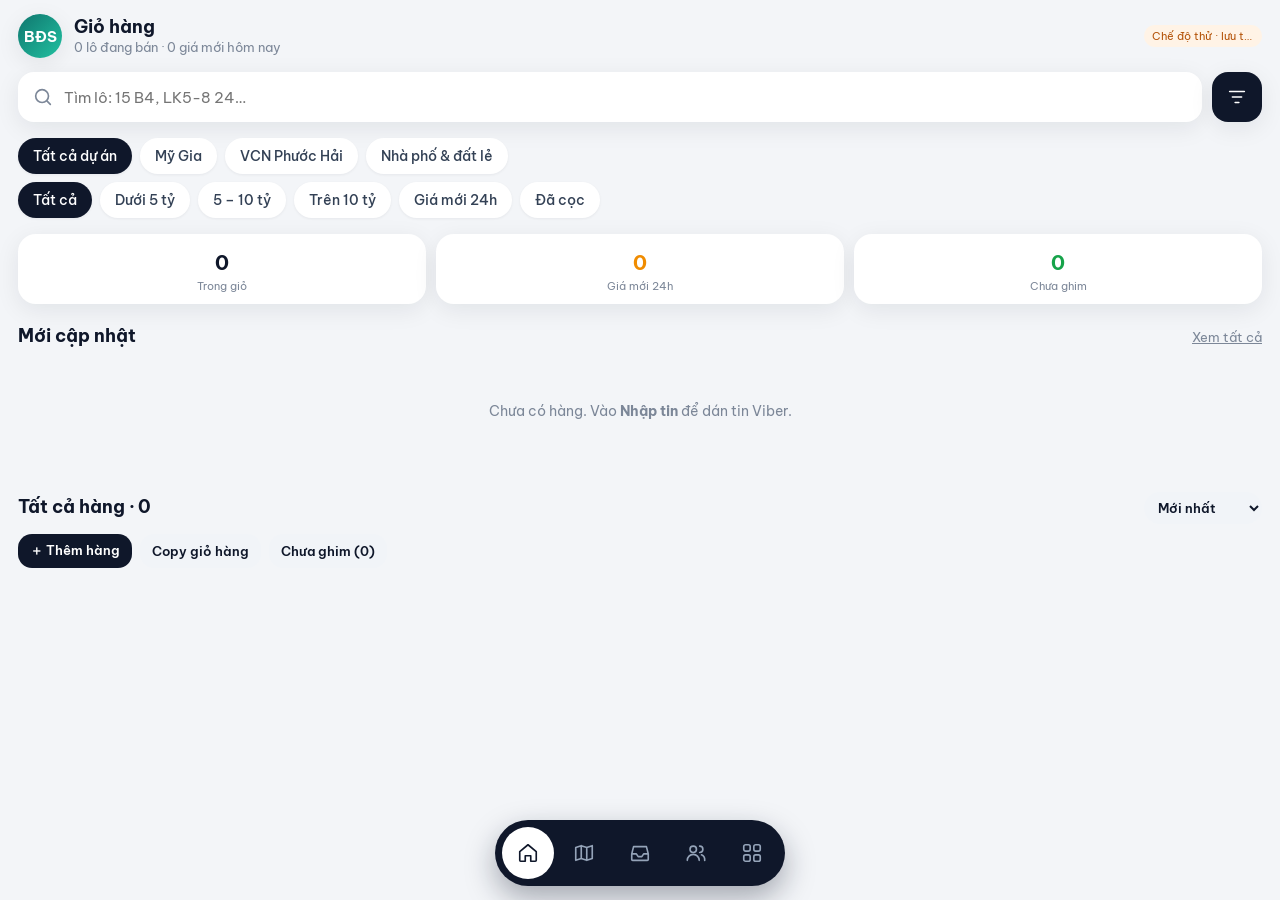
==== admin.html @ 98da9362 "Giao diện mới cho điện thoại; tách bản sale (index.html) và admin (admin.html) Co-Authored-By: Claud" ====
<!DOCTYPE html>
<html lang="vi">
<head>
<meta charset="utf-8">
<meta name="viewport" content="width=device-width, initial-scale=1, maximum-scale=1, viewport-fit=cover">
<meta name="theme-color" content="#f3f5f8">
<meta name="apple-mobile-web-app-capable" content="yes">
<title>Quản trị giỏ hàng</title>
<link rel="preconnect" href="https://fonts.googleapis.com">
<link href="https://fonts.googleapis.com/css2?family=Be+Vietnam+Pro:wght@400;500;600;700;800&display=swap" rel="stylesheet">
<link rel="stylesheet" href="leaflet.css">
<link rel="stylesheet" href="app.css?v=1794394172">
</head>
<body data-mode="admin">
<svg width="0" height="0" style="position:absolute">
 <symbol id="i-home" viewBox="0 0 24 24"><path d="M3 10.5 12 3l9 7.5V20a1 1 0 0 1-1 1h-5v-6h-6v6H4a1 1 0 0 1-1-1z"/></symbol>
 <symbol id="i-map" viewBox="0 0 24 24"><path d="M9 4 3 6v14l6-2 6 2 6-2V4l-6 2-6-2zM9 4v14M15 6v14"/></symbol>
 <symbol id="i-heart" viewBox="0 0 24 24"><path d="M12 20s-7-4.4-9.2-9A5 5 0 0 1 12 6a5 5 0 0 1 9.2 5C19 15.6 12 20 12 20z"/></symbol>
 <symbol id="i-users" viewBox="0 0 24 24"><circle cx="9" cy="8" r="3.5"/><path d="M2.5 20a6.5 6.5 0 0 1 13 0M16 4.5a3.5 3.5 0 0 1 0 7M18 14a6 6 0 0 1 3.5 6"/></symbol>
 <symbol id="i-inbox" viewBox="0 0 24 24"><path d="M4 13h4l2 3h4l2-3h4M5 5h14l2 8v6a1 1 0 0 1-1 1H4a1 1 0 0 1-1-1v-6z"/></symbol>
 <symbol id="i-grid" viewBox="0 0 24 24"><rect x="3" y="3" width="7" height="7" rx="2"/><rect x="14" y="3" width="7" height="7" rx="2"/><rect x="3" y="14" width="7" height="7" rx="2"/><rect x="14" y="14" width="7" height="7" rx="2"/></symbol>
 <symbol id="i-search" viewBox="0 0 24 24"><circle cx="11" cy="11" r="7"/><path d="m20 20-3.5-3.5"/></symbol>
 <symbol id="i-filter" viewBox="0 0 24 24"><path d="M4 6h16M7 12h10M10 18h4"/></symbol>
 <symbol id="i-back" viewBox="0 0 24 24"><path d="M15 5l-7 7 7 7"/></symbol>
 <symbol id="i-share" viewBox="0 0 24 24"><path d="M12 3v12M7 8l5-5 5 5M5 14v5a2 2 0 0 0 2 2h10a2 2 0 0 0 2-2v-5"/></symbol>
 <symbol id="i-pin" viewBox="0 0 24 24"><path d="M12 21s7-6.2 7-12a7 7 0 0 0-14 0c0 5.8 7 12 7 12z"/><circle cx="12" cy="9" r="2.5"/></symbol>
 <symbol id="i-area" viewBox="0 0 24 24"><rect x="4" y="4" width="16" height="16" rx="2"/><path d="M4 9h16M9 4v16"/></symbol>
 <symbol id="i-width" viewBox="0 0 24 24"><path d="M3 12h18M6 9l-3 3 3 3M18 9l3 3-3 3"/></symbol>
 <symbol id="i-compass" viewBox="0 0 24 24"><circle cx="12" cy="12" r="9"/><path d="m15.5 8.5-2 5-5 2 2-5z"/></symbol>
 <symbol id="i-pct" viewBox="0 0 24 24"><path d="M19 5 5 19"/><circle cx="7" cy="7" r="2.5"/><circle cx="17" cy="17" r="2.5"/></symbol>
 <symbol id="i-copy" viewBox="0 0 24 24"><rect x="8" y="8" width="12" height="12" rx="2"/><path d="M16 8V6a2 2 0 0 0-2-2H6a2 2 0 0 0-2 2v8a2 2 0 0 0 2 2h2"/></symbol>
 <symbol id="i-phone" viewBox="0 0 24 24"><path d="M5 4h4l2 5-2.5 1.5a11 11 0 0 0 5 5L15 13l5 2v4a2 2 0 0 1-2 2A16 16 0 0 1 3 6a2 2 0 0 1 2-2z"/></symbol>
 <symbol id="i-edit" viewBox="0 0 24 24"><path d="M4 20h4L19 9l-4-4L4 16zM14 6l4 4"/></symbol>
 <symbol id="i-plus" viewBox="0 0 24 24"><path d="M12 5v14M5 12h14"/></symbol>
 <symbol id="i-clock" viewBox="0 0 24 24"><circle cx="12" cy="12" r="9"/><path d="M12 7v5l3 2"/></symbol>
</svg>
<div id="app">
<main>
  <!-- HOME / GIỎ HÀNG -->
  <section class="view on" id="v-home">
    <div class="top">
      <div class="avatar" id="meAv">BĐS</div>
      <div class="who"><b id="hello">Giỏ hàng</b><small id="sub">Đang tải…</small></div>
      <span id="conn">…</span>
      <button class="icon-btn admin-only" id="bLogin" style="display:none" title="Đăng nhập">👤</button>
    </div>
    <div class="search">
      <div class="box"><svg class="i"><use href="#i-search"/></svg><input id="hq" placeholder="Tìm lô: 15 B4, LK5-8 24…" enterkeyhint="search"></div>
      <button class="icon-btn" id="hFilter"><svg class="i"><use href="#i-filter"/></svg></button>
    </div>
    <div class="chips" id="pjChips"></div>
    <div class="chips" id="qChips" style="padding-top:4px"></div>
    <div class="admin-only statrow" id="stats"></div>
    <div class="sec"><h3>Mới cập nhật</h3><button data-sort="new">Xem tất cả</button></div>
    <div class="hscroll" id="newest"></div>
    <div class="sec"><h3 id="listTitle">Tất cả hàng</h3>
      <select id="lsort" class="btn-lite" style="border:0;padding:7px 10px"><option value="new">Mới nhất</option><option value="asc">Giá thấp</option><option value="desc">Giá cao</option><option value="m2">Rẻ nhất /m²</option></select></div>
    <div class="admin-only pad" style="padding-top:0;margin-bottom:8px;display:flex;gap:8px;flex-wrap:wrap">
      <button class="btn sm pri" id="bAdd">＋ Thêm hàng</button><button class="btn sm" id="bCopyAll">Copy giỏ hàng</button><button class="btn sm" id="bUnpinned">Chưa ghim</button>
    </div>
    <div id="list"></div>
  </section>

  <!-- MAP -->
  <section class="view" id="v-map">
    <div id="map"></div>
    <div class="mapbar">
      <button class="icon-btn" id="mBack"><svg class="i"><use href="#i-back"/></svg></button>
      <div class="box"><svg class="i"><use href="#i-search"/></svg><input id="q" placeholder="Tìm lô, tên đường…" enterkeyhint="search"></div>
      <button class="icon-btn" id="bFilter"><svg class="i"><use href="#i-filter"/></svg></button>
    </div>
    <div class="panel" id="filterPanel">
      <div class="row"><span class="meta">Giá (tỷ)</span><input class="t" id="fMin" type="number" step="0.1" inputmode="decimal" placeholder="từ" style="width:90px"><input class="t" id="fMax" type="number" step="0.1" inputmode="decimal" placeholder="đến" style="width:90px"></div>
      <label class="f">Hướng</label><div class="row" id="fDirs"></div>
      <label class="f">Trạng thái</label><div class="row" id="fStatus"></div>
      <div class="row"><button class="chip" id="fRecent">Giá mới 24h</button><span style="margin-left:auto"></span><button class="btn sm" id="fClear">Xoá lọc</button><button class="btn sm pri" id="fClose">Xong</button></div>
      <div class="meta" id="fCount"></div>
    </div>
    <div class="panel dark" id="modeBar"></div>
    <div id="side">
      <div id="layerSw"><button data-l="plain" class="on">Sơ đồ</button><button data-l="sat">Vệ tinh</button><button data-l="osm">Đường</button></div>
      <button class="btn sm admin-only" id="bAlign" style="background:#fff;box-shadow:var(--sh)">📐 Canh</button>
    </div>
    <div class="legend" id="legend"></div>
    <div id="sheet"><div class="grab"></div><div class="sh" id="sheetBody"></div></div>
  </section>

  <!-- DETAIL -->
  <section class="view" id="v-detail"></section>

  <!-- SAVED (sale) -->
  <section class="view" id="v-saved">
    <div class="top"><div class="who"><b>Đã lưu</b><small>Lô bạn đánh dấu ♥ trên máy này</small></div></div>
    <div id="savedList" style="margin-top:10px"></div>
  </section>

  <!-- IMPORT (admin) -->
  <section class="view admin-only" id="v-import">
    <div class="top"><div class="who"><b>Nhập tin Viber</b><small>Dán tin, hệ thống tự tách lô – giá – hoa hồng</small></div></div>
    <div class="pad">
      <div class="card">
        <textarea class="t" id="raw" rows="7" placeholder="[10/11 15:25] Thông Đoàn: - 15 B4 giá 115tr/m&#10;- 54B4 giá 120tr/m  Nguồn CC, HH 2%"></textarea>
        <div class="row"><select class="t" id="rawPj" style="flex:1"></select></div>
        <div class="row"><input class="t" id="rawPoster" placeholder="Người đăng (nếu tin không có tên)" style="flex:1"><button class="btn pri" id="bParse">Tách tin</button></div>
      </div>
      <div id="preview"></div>
    </div>
  </section>

  <!-- DEMANDS -->
  <section class="view" id="v-demand">
    <div class="top"><div class="who"><b>Khách cần mua</b><small>Tự ghép với hàng đang bán khớp tài chính &amp; hướng</small></div></div>
    <div class="pad"><div id="demands"></div></div>
  </section>

  <!-- PROJECTS (admin) -->
  <section class="view admin-only" id="v-proj">
    <div class="top"><div class="who"><b>Dự án</b><small>Sơ đồ, vị trí, từ khoá nhận diện</small></div></div>
    <div class="pad">
      <button class="btn pri" id="bNewPj" style="margin-bottom:12px">＋ Thêm dự án / khu</button>
      <div id="pjList"></div>
    </div>
  </section>
</main>
<nav class="nav" id="nav">
  <button class="on" data-v="home" title="Giỏ hàng"><svg class="i"><use href="#i-home"/></svg></button>
  <button data-v="map" title="Bản đồ"><svg class="i"><use href="#i-map"/></svg></button>
  <button class="sale-only" data-v="saved" title="Đã lưu"><svg class="i"><use href="#i-heart"/></svg><span class="badge" id="nSaved" style="display:none"></span></button>
  <button class="admin-only" data-v="import" title="Nhập Viber"><svg class="i"><use href="#i-inbox"/></svg></button>
  <button data-v="demand" title="Khách cần"><svg class="i"><use href="#i-users"/></svg><span class="badge" id="nDem" style="display:none"></span></button>
  <button class="admin-only" data-v="proj" title="Dự án"><svg class="i"><use href="#i-grid"/></svg></button>
</nav>
<div class="actbar" id="actbar"></div>
</div>
<select id="pjSel" style="display:none"></select><span id="nList" style="display:none"></span><input id="lq" style="display:none">
<div class="modal" id="mEdit"><div class="box" id="mEditBox"></div></div>
<div id="toast"></div>
<script src="leaflet.js"></script>
<script src="config.js"></script>
<script src="app.js?v=1794394172"></script>
</body>
</html>
---- leaflet.css ----
/* required styles */

.leaflet-pane,
.leaflet-tile,
.leaflet-marker-icon,
.leaflet-marker-shadow,
.leaflet-tile-container,
.leaflet-pane > svg,
.leaflet-pane > canvas,
.leaflet-zoom-box,
.leaflet-image-layer,
.leaflet-layer {
	position: absolute;
	left: 0;
	top: 0;
	}
.leaflet-container {
	overflow: hidden;
	}
.leaflet-tile,
.leaflet-marker-icon,
.leaflet-marker-shadow {
	-webkit-user-select: none;
	   -moz-user-select: none;
	        user-select: none;
	  -webkit-user-drag: none;
	}
/* Prevents IE11 from highlighting tiles in blue */
.leaflet-tile::selection {
	background: transparent;
}
/* Safari renders non-retina tile on retina better with this, but Chrome is worse */
.leaflet-safari .leaflet-tile {
	image-rendering: -webkit-optimize-contrast;
	}
/* hack that prevents hw layers "stretching" when loading new tiles */
.leaflet-safari .leaflet-tile-container {
	width: 1600px;
	height: 1600px;
	-webkit-transform-origin: 0 0;
	}
.leaflet-marker-icon,
.leaflet-marker-shadow {
	display: block;
	}
/* .leaflet-container svg: reset svg max-width decleration shipped in Joomla! (joomla.org) 3.x */
/* .leaflet-container img: map is broken in FF if you have max-width: 100% on tiles */
.leaflet-container .leaflet-overlay-pane svg {
	max-width: none !important;
	max-height: none !important;
	}
.leaflet-container .leaflet-marker-pane img,
.leaflet-container .leaflet-shadow-pane img,
.leaflet-container .leaflet-tile-pane img,
.leaflet-container img.leaflet-image-layer,
.leaflet-container .leaflet-tile {
	max-width: none !important;
	max-height: none !important;
	width: auto;
	padding: 0;
	}

.leaflet-container img.leaflet-tile {
	/* See: https://bugs.chromium.org/p/chromium/issues/detail?id=600120 */
	mix-blend-mode: plus-lighter;
}

.leaflet-container.leaflet-touch-zoom {
	-ms-touch-action: pan-x pan-y;
	touch-action: pan-x pan-y;
	}
.leaflet-container.leaflet-touch-drag {
	-ms-touch-action: pinch-zoom;
	/* Fallback for FF which doesn't support pinch-zoom */
	touch-action: none;
	touch-action: pinch-zoom;
}
.leaflet-container.leaflet-touch-drag.leaflet-touch-zoom {
	-ms-touch-action: none;
	touch-action: none;
}
.leaflet-container {
	-webkit-tap-highlight-color: transparent;
}
.leaflet-container a {
	-webkit-tap-highlight-color: rgba(51, 181, 229, 0.4);
}
.leaflet-tile {
	filter: inherit;
	visibility: hidden;
	}
.leaflet-tile-loaded {
	visibility: inherit;
	}
.leaflet-zoom-box {
	width: 0;
	height: 0;
	-moz-box-sizing: border-box;
	     box-sizing: border-box;
	z-index: 800;
	}
/* workaround for https://bugzilla.mozilla.org/show_bug.cgi?id=888319 */
.leaflet-overlay-pane svg {
	-moz-user-select: none;
	}

.leaflet-pane         { z-index: 400; }

.leaflet-tile-pane    { z-index: 200; }
.leaflet-overlay-pane { z-index: 400; }
.leaflet-shadow-pane  { z-index: 500; }
.leaflet-marker-pane  { z-index: 600; }
.leaflet-tooltip-pane   { z-index: 650; }
.leaflet-popup-pane   { z-index: 700; }

.leaflet-map-pane canvas { z-index: 100; }
.leaflet-map-pane svg    { z-index: 200; }

.leaflet-vml-shape {
	width: 1px;
	height: 1px;
	}
.lvml {
	behavior: url(#default#VML);
	display: inline-block;
	position: absolute;
	}


/* control positioning */

.leaflet-control {
	position: relative;
	z-index: 800;
	pointer-events: visiblePainted; /* IE 9-10 doesn't have auto */
	pointer-events: auto;
	}
.leaflet-top,
.leaflet-bottom {
	position: absolute;
	z-index: 1000;
	pointer-events: none;
	}
.leaflet-top {
	top: 0;
	}
.leaflet-right {
	right: 0;
	}
.leaflet-bottom {
	bottom: 0;
	}
.leaflet-left {
	left: 0;
	}
.leaflet-control {
	float: left;
	clear: both;
	}
.leaflet-right .leaflet-control {
	float: right;
	}
.leaflet-top .leaflet-control {
	margin-top: 10px;
	}
.leaflet-bottom .leaflet-control {
	margin-bottom: 10px;
	}
.leaflet-left .leaflet-control {
	margin-left: 10px;
	}
.leaflet-right .leaflet-control {
	margin-right: 10px;
	}


/* zoom and fade animations */

.leaflet-fade-anim .leaflet-popup {
	opacity: 0;
	-webkit-transition: opacity 0.2s linear;
	   -moz-transition: opacity 0.2s linear;
	        transition: opacity 0.2s linear;
	}
.leaflet-fade-anim .leaflet-map-pane .leaflet-popup {
	opacity: 1;
	}
.leaflet-zoom-animated {
	-webkit-transform-origin: 0 0;
	    -ms-transform-origin: 0 0;
	        transform-origin: 0 0;
	}
svg.leaflet-zoom-animated {
	will-change: transform;
}

.leaflet-zoom-anim .leaflet-zoom-animated {
	-webkit-transition: -webkit-transform 0.25s cubic-bezier(0,0,0.25,1);
	   -moz-transition:    -moz-transform 0.25s cubic-bezier(0,0,0.25,1);
	        transition:         transform 0.25s cubic-bezier(0,0,0.25,1);
	}
.leaflet-zoom-anim .leaflet-tile,
.leaflet-pan-anim .leaflet-tile {
	-webkit-transition: none;
	   -moz-transition: none;
	        transition: none;
	}

.leaflet-zoom-anim .leaflet-zoom-hide {
	visibility: hidden;
	}


/* cursors */

.leaflet-interactive {
	cursor: pointer;
	}
.leaflet-grab {
	cursor: -webkit-grab;
	cursor:    -moz-grab;
	cursor:         grab;
	}
.leaflet-crosshair,
.leaflet-crosshair .leaflet-interactive {
	cursor: crosshair;
	}
.leaflet-popup-pane,
.leaflet-control {
	cursor: auto;
	}
.leaflet-dragging .leaflet-grab,
.leaflet-dragging .leaflet-grab .leaflet-interactive,
.leaflet-dragging .leaflet-marker-draggable {
	cursor: move;
	cursor: -webkit-grabbing;
	cursor:    -moz-grabbing;
	cursor:         grabbing;
	}

/* marker & overlays interactivity */
.leaflet-marker-icon,
.leaflet-marker-shadow,
.leaflet-image-layer,
.leaflet-pane > svg path,
.leaflet-tile-container {
	pointer-events: none;
	}

.leaflet-marker-icon.leaflet-interactive,
.leaflet-image-layer.leaflet-interactive,
.leaflet-pane > svg path.leaflet-interactive,
svg.leaflet-image-layer.leaflet-interactive path {
	pointer-events: visiblePainted; /* IE 9-10 doesn't have auto */
	pointer-events: auto;
	}

/* visual tweaks */

.leaflet-container {
	background: #ddd;
	outline-offset: 1px;
	}
.leaflet-container a {
	color: #0078A8;
	}
.leaflet-zoom-box {
	border: 2px dotted #38f;
	background: rgba(255,255,255,0.5);
	}


/* general typography */
.leaflet-container {
	font-family: "Helvetica Neue", Arial, Helvetica, sans-serif;
	font-size: 12px;
	font-size: 0.75rem;
	line-height: 1.5;
	}


/* general toolbar styles */

.leaflet-bar {
	box-shadow: 0 1px 5px rgba(0,0,0,0.65);
	border-radius: 4px;
	}
.leaflet-bar a {
	background-color: #fff;
	border-bottom: 1px solid #ccc;
	width: 26px;
	height: 26px;
	line-height: 26px;
	display: block;
	text-align: center;
	text-decoration: none;
	color: black;
	}
.leaflet-bar a,
.leaflet-control-layers-toggle {
	background-position: 50% 50%;
	background-repeat: no-repeat;
	display: block;
	}
.leaflet-bar a:hover,
.leaflet-bar a:focus {
	background-color: #f4f4f4;
	}
.leaflet-bar a:first-child {
	border-top-left-radius: 4px;
	border-top-right-radius: 4px;
	}
.leaflet-bar a:last-child {
	border-bottom-left-radius: 4px;
	border-bottom-right-radius: 4px;
	border-bottom: none;
	}
.leaflet-bar a.leaflet-disabled {
	cursor: default;
	background-color: #f4f4f4;
	color: #bbb;
	}

.leaflet-touch .leaflet-bar a {
	width: 30px;
	height: 30px;
	line-height: 30px;
	}
.leaflet-touch .leaflet-bar a:first-child {
	border-top-left-radius: 2px;
	border-top-right-radius: 2px;
	}
.leaflet-touch .leaflet-bar a:last-child {
	border-bottom-left-radius: 2px;
	border-bottom-right-radius: 2px;
	}

/* zoom control */

.leaflet-control-zoom-in,
.leaflet-control-zoom-out {
	font: bold 18px 'Lucida Console', Monaco, monospace;
	text-indent: 1px;
	}

.leaflet-touch .leaflet-control-zoom-in, .leaflet-touch .leaflet-control-zoom-out  {
	font-size: 22px;
	}


/* layers control */

.leaflet-control-layers {
	box-shadow: 0 1px 5px rgba(0,0,0,0.4);
	background: #fff;
	border-radius: 5px;
	}
.leaflet-control-layers-toggle {
	background-image: url(images/layers.png);
	width: 36px;
	height: 36px;
	}
.leaflet-retina .leaflet-control-layers-toggle {
	background-image: url(images/layers-2x.png);
	background-size: 26px 26px;
	}
.leaflet-touch .leaflet-control-layers-toggle {
	width: 44px;
	height: 44px;
	}
.leaflet-control-layers .leaflet-control-layers-list,
.leaflet-control-layers-expanded .leaflet-control-layers-toggle {
	display: none;
	}
.leaflet-control-layers-expanded .leaflet-control-layers-list {
	display: block;
	position: relative;
	}
.leaflet-control-layers-expanded {
	padding: 6px 10px 6px 6px;
	color: #333;
	background: #fff;
	}
.leaflet-control-layers-scrollbar {
	overflow-y: scroll;
	overflow-x: hidden;
	padding-right: 5px;
	}
.leaflet-control-layers-selector {
	margin-top: 2px;
	position: relative;
	top: 1px;
	}
.leaflet-control-layers label {
	display: block;
	font-size: 13px;
	font-size: 1.08333em;
	}
.leaflet-control-layers-separator {
	height: 0;
	border-top: 1px solid #ddd;
	margin: 5px -10px 5px -6px;
	}

/* Default icon URLs */
.leaflet-default-icon-path { /* used only in path-guessing heuristic, see L.Icon.Default */
	background-image: url(images/marker-icon.png);
	}


/* attribution and scale controls */

.leaflet-container .leaflet-control-attribution {
	background: #fff;
	background: rgba(255, 255, 255, 0.8);
	margin: 0;
	}
.leaflet-control-attribution,
.leaflet-control-scale-line {
	padding: 0 5px;
	color: #333;
	line-height: 1.4;
	}
.leaflet-control-attribution a {
	text-decoration: none;
	}
.leaflet-control-attribution a:hover,
.leaflet-control-attribution a:focus {
	text-decoration: underline;
	}
.leaflet-attribution-flag {
	display: inline !important;
	vertical-align: baseline !important;
	width: 1em;
	height: 0.6669em;
	}
.leaflet-left .leaflet-control-scale {
	margin-left: 5px;
	}
.leaflet-bottom .leaflet-control-scale {
	margin-bottom: 5px;
	}
.leaflet-control-scale-line {
	border: 2px solid #777;
	border-top: none;
	line-height: 1.1;
	padding: 2px 5px 1px;
	white-space: nowrap;
	-moz-box-sizing: border-box;
	     box-sizing: border-box;
	background: rgba(255, 255, 255, 0.8);
	text-shadow: 1px 1px #fff;
	}
.leaflet-control-scale-line:not(:first-child) {
	border-top: 2px solid #777;
	border-bottom: none;
	margin-top: -2px;
	}
.leaflet-control-scale-line:not(:first-child):not(:last-child) {
	border-bottom: 2px solid #777;
	}

.leaflet-touch .leaflet-control-attribution,
.leaflet-touch .leaflet-control-layers,
.leaflet-touch .leaflet-bar {
	box-shadow: none;
	}
.leaflet-touch .leaflet-control-layers,
.leaflet-touch .leaflet-bar {
	border: 2px solid rgba(0,0,0,0.2);
	background-clip: padding-box;
	}


/* popup */

.leaflet-popup {
	position: absolute;
	text-align: center;
	margin-bottom: 20px;
	}
.leaflet-popup-content-wrapper {
	padding: 1px;
	text-align: left;
	border-radius: 12px;
	}
.leaflet-popup-content {
	margin: 13px 24px 13px 20px;
	line-height: 1.3;
	font-size: 13px;
	font-size: 1.08333em;
	min-height: 1px;
	}
.leaflet-popup-content p {
	margin: 17px 0;
	margin: 1.3em 0;
	}
.leaflet-popup-tip-container {
	width: 40px;
	height: 20px;
	position: absolute;
	left: 50%;
	margin-top: -1px;
	margin-left: -20px;
	overflow: hidden;
	pointer-events: none;
	}
.leaflet-popup-tip {
	width: 17px;
	height: 17px;
	padding: 1px;

	margin: -10px auto 0;
	pointer-events: auto;

	-webkit-transform: rotate(45deg);
	   -moz-transform: rotate(45deg);
	    -ms-transform: rotate(45deg);
	        transform: rotate(45deg);
	}
.leaflet-popup-content-wrapper,
.leaflet-popup-tip {
	background: white;
	color: #333;
	box-shadow: 0 3px 14px rgba(0,0,0,0.4);
	}
.leaflet-container a.leaflet-popup-close-button {
	position: absolute;
	top: 0;
	right: 0;
	border: none;
	text-align: center;
	width: 24px;
	height: 24px;
	font: 16px/24px Tahoma, Verdana, sans-serif;
	color: #757575;
	text-decoration: none;
	background: transparent;
	}
.leaflet-container a.leaflet-popup-close-button:hover,
.leaflet-container a.leaflet-popup-close-button:focus {
	color: #585858;
	}
.leaflet-popup-scrolled {
	overflow: auto;
	}

.leaflet-oldie .leaflet-popup-content-wrapper {
	-ms-zoom: 1;
	}
.leaflet-oldie .leaflet-popup-tip {
	width: 24px;
	margin: 0 auto;

	-ms-filter: "progid:DXImageTransform.Microsoft.Matrix(M11=0.70710678, M12=0.70710678, M21=-0.70710678, M22=0.70710678)";
	filter: progid:DXImageTransform.Microsoft.Matrix(M11=0.70710678, M12=0.70710678, M21=-0.70710678, M22=0.70710678);
	}

.leaflet-oldie .leaflet-control-zoom,
.leaflet-oldie .leaflet-control-layers,
.leaflet-oldie .leaflet-popup-content-wrapper,
.leaflet-oldie .leaflet-popup-tip {
	border: 1px solid #999;
	}


/* div icon */

.leaflet-div-icon {
	background: #fff;
	border: 1px solid #666;
	}


/* Tooltip */
/* Base styles for the element that has a tooltip */
.leaflet-tooltip {
	position: absolute;
	padding: 6px;
	background-color: #fff;
	border: 1px solid #fff;
	border-radius: 3px;
	color: #222;
	white-space: nowrap;
	-webkit-user-select: none;
	-moz-user-select: none;
	-ms-user-select: none;
	user-select: none;
	pointer-events: none;
	box-shadow: 0 1px 3px rgba(0,0,0,0.4);
	}
.leaflet-tooltip.leaflet-interactive {
	cursor: pointer;
	pointer-events: auto;
	}
.leaflet-tooltip-top:before,
.leaflet-tooltip-bottom:before,
.leaflet-tooltip-left:before,
.leaflet-tooltip-right:before {
	position: absolute;
	pointer-events: none;
	border: 6px solid transparent;
	background: transparent;
	content: "";
	}

/* Directions */

.leaflet-tooltip-bottom {
	margin-top: 6px;
}
.leaflet-tooltip-top {
	margin-top: -6px;
}
.leaflet-tooltip-bottom:before,
.leaflet-tooltip-top:before {
	left: 50%;
	margin-left: -6px;
	}
.leaflet-tooltip-top:before {
	bottom: 0;
	margin-bottom: -12px;
	border-top-color: #fff;
	}
.leaflet-tooltip-bottom:before {
	top: 0;
	margin-top: -12px;
	margin-left: -6px;
	border-bottom-color: #fff;
	}
.leaflet-tooltip-left {
	margin-left: -6px;
}
.leaflet-tooltip-right {
	margin-left: 6px;
}
.leaflet-tooltip-left:before,
.leaflet-tooltip-right:before {
	top: 50%;
	margin-top: -6px;
	}
.leaflet-tooltip-left:before {
	right: 0;
	margin-right: -12px;
	border-left-color: #fff;
	}
.leaflet-tooltip-right:before {
	left: 0;
	margin-left: -12px;
	border-right-color: #fff;
	}

/* Printing */

@media print {
	/* Prevent printers from removing background-images of controls. */
	.leaflet-control {
		-webkit-print-color-adjust: exact;
		print-color-adjust: exact;
		}
	}
---- app.css ----
:root{
  --bg:#f3f5f8; --card:#fff; --ink:#0f172a; --ink2:#334155; --mut:#7c8798; --line:#e7ebf0;
  --pri:#0f172a; --acc:#0f766e; --acc2:#e6f4f1; --gold:#f5b301;
  --ok:#16a34a; --new:#f08c00; --coc:#7c5cd6; --sold:#8d9491; --bad:#dc2626;
  --r:22px; --sh:0 6px 24px rgba(15,23,42,.08); --sh2:0 10px 30px rgba(15,23,42,.16);
  --safe-b:env(safe-area-inset-bottom);
}
*{box-sizing:border-box;-webkit-tap-highlight-color:transparent}
html,body{margin:0;height:100%;font-family:"Be Vietnam Pro",system-ui,-apple-system,sans-serif;color:var(--ink);background:var(--bg);font-size:15px;-webkit-font-smoothing:antialiased}
button,input,select,textarea{font:inherit;color:inherit}
button{cursor:pointer;border:0;background:none;padding:0}
button:disabled{opacity:.45;cursor:default}
svg.i{width:22px;height:22px;stroke:currentColor;fill:none;stroke-width:1.8;stroke-linecap:round;stroke-linejoin:round;flex:none}
#app{position:fixed;inset:0;display:flex;flex-direction:column}
main{flex:1;position:relative;overflow:hidden}
.view{position:absolute;inset:0;display:none;overflow-y:auto;overflow-x:hidden;-webkit-overflow-scrolling:touch;padding-bottom:calc(110px + var(--safe-b))}
.view.on{display:block}
#v-map{overflow:hidden;padding:0}
[data-mode=sale] .admin-only{display:none!important}
[data-mode=admin] .sale-only{display:none!important}

/* ---------- top bar ---------- */
.top{padding:calc(14px + env(safe-area-inset-top)) 18px 6px;display:flex;align-items:center;gap:12px}
.avatar{width:44px;height:44px;border-radius:50%;background:linear-gradient(135deg,#0f766e,#22c1a1);color:#fff;font-weight:700;display:flex;align-items:center;justify-content:center;font-size:15px;flex:none;box-shadow:var(--sh)}
.top .who{min-width:0;flex:1}
.top .who b{display:block;font-size:18px;line-height:1.2;white-space:nowrap;overflow:hidden;text-overflow:ellipsis}
.top .who small{color:var(--mut);font-size:12.5px}
.icon-btn{width:44px;height:44px;border-radius:50%;background:var(--card);display:flex;align-items:center;justify-content:center;box-shadow:var(--sh);flex:none;position:relative}
#conn{font-size:10.5px;padding:4px 8px;max-width:118px;overflow:hidden;text-overflow:ellipsis;border-radius:99px;background:#eef1f5;color:var(--mut);white-space:nowrap}
#conn.live{background:var(--acc2);color:var(--acc)} #conn.off{background:#fff3e6;color:#b45309}
.search{margin:8px 18px 4px;display:flex;gap:10px}
.search .box{flex:1;display:flex;align-items:center;gap:8px;background:var(--card);border-radius:16px;padding:0 14px;box-shadow:var(--sh);height:50px;color:var(--mut)}
.search input{border:0;outline:0;flex:1;min-width:0;background:none;color:var(--ink);font-size:15px}
.search .icon-btn{border-radius:16px;width:50px;height:50px;background:var(--pri);color:#fff}
.chips{display:flex;gap:8px;overflow-x:auto;padding:12px 18px 4px;scrollbar-width:none}
.chips::-webkit-scrollbar{display:none}
.chip{flex:none;border-radius:99px;padding:9px 15px;background:var(--card);font-size:13.5px;font-weight:500;color:var(--ink2);box-shadow:0 1px 3px rgba(15,23,42,.06);white-space:nowrap}
.chip.on{background:var(--pri);color:#fff}
.sec{display:flex;align-items:baseline;justify-content:space-between;padding:20px 18px 10px}
.sec h3{margin:0;font-size:18px;font-weight:700}
.sec a,.sec button{font-size:13px;color:var(--mut);text-decoration:underline}

/* ---------- cards ---------- */
.hscroll{display:flex;gap:14px;overflow-x:auto;padding:4px 18px 10px;scroll-snap-type:x mandatory;scrollbar-width:none}
.hscroll::-webkit-scrollbar{display:none}
.bigcard{flex:none;width:78%;max-width:330px;height:236px;border-radius:var(--r);position:relative;overflow:hidden;scroll-snap-align:start;color:#fff;box-shadow:var(--sh2)}
.thumb{position:absolute;inset:0;background:#2b3a4a}
.thumb svg{position:absolute;inset:0;width:100%;height:100%}
.bigcard .shade{position:absolute;inset:0;background:linear-gradient(180deg,rgba(0,0,0,0) 30%,rgba(8,15,30,.78))}
.pill{display:inline-flex;align-items:center;gap:5px;padding:6px 11px;border-radius:99px;font-size:12px;font-weight:600;background:rgba(255,255,255,.22);backdrop-filter:blur(10px);-webkit-backdrop-filter:blur(10px);color:#fff}
.pill.w{background:#fff;color:var(--ink)}
.bigcard .tl{position:absolute;left:14px;top:14px;display:flex;gap:6px}
.bigcard .tr{position:absolute;right:14px;top:14px}
.heart{width:36px;height:36px;border-radius:50%;background:rgba(255,255,255,.25);backdrop-filter:blur(10px);-webkit-backdrop-filter:blur(10px);display:flex;align-items:center;justify-content:center;color:#fff}
.heart.on svg{fill:#ff4d6d;stroke:#ff4d6d}
.bigcard .bt{position:absolute;left:14px;right:14px;bottom:14px}
.bigcard .row1{display:flex;justify-content:space-between;align-items:flex-end;gap:8px}
.bigcard h4{margin:0;font-size:19px;font-weight:700;line-height:1.2}
.bigcard .sub{font-size:12px;opacity:.85;margin-top:2px}
.bigcard .pr{font-size:19px;font-weight:700;white-space:nowrap;text-align:right}
.bigcard .pr small{display:block;font-size:11px;font-weight:500;opacity:.85}
.specs{display:flex;gap:6px;margin-top:10px;flex-wrap:wrap}
.specs .pill{font-weight:500}
.lcard{display:flex;gap:12px;background:var(--card);border-radius:var(--r);padding:10px;margin:0 18px 12px;box-shadow:var(--sh);position:relative}
.lcard .thumb{position:relative;width:118px;height:118px;border-radius:16px;overflow:hidden;flex:none}
.lcard .thumb .pill{position:absolute;left:8px;top:8px;font-size:11px;padding:4px 9px}
.lcard .info{min-width:0;flex:1;display:flex;flex-direction:column;padding:2px 2px 0}
.lcard h4{margin:0;font-size:16px;font-weight:700;white-space:nowrap;overflow:hidden;text-overflow:ellipsis}
.lcard .price{font-size:17px;font-weight:700;color:var(--acc);margin-top:2px}
.lcard .price small{font-size:11.5px;color:var(--mut);font-weight:500;margin-left:4px}
.lcard .meta{font-size:12.5px;color:var(--mut);margin-top:3px;display:flex;align-items:center;gap:4px;white-space:nowrap;overflow:hidden;text-overflow:ellipsis}
.lcard .meta svg{width:14px;height:14px}
.lcard .foot{margin-top:auto;display:flex;align-items:center;gap:6px;padding-top:8px}
.tag{display:inline-block;font-size:11.5px;border-radius:8px;padding:3px 8px;background:#f1f4f8;color:var(--ink2);font-weight:500;white-space:nowrap}
.tag.o{background:#fff3e6;color:#b45309}
.tag.g{background:var(--acc2);color:var(--acc)}
.btn-dark{background:var(--pri);color:#fff;border-radius:99px;padding:9px 16px;font-size:13px;font-weight:600;white-space:nowrap}
.btn-lite{background:#f1f4f8;color:var(--ink);border-radius:99px;padding:9px 16px;font-size:13px;font-weight:600;white-space:nowrap}
.st{display:inline-block;padding:3px 9px;border-radius:99px;font-size:11px;font-weight:600;color:#fff}
.st.ban{background:var(--ok)} .st.coc{background:var(--coc)} .st.daban{background:var(--sold)} .st.new{background:var(--new)} .st.none{background:#b8c0cc}
.up{color:var(--bad)} .down{color:var(--ok)}
.empty{color:var(--mut);text-align:center;padding:40px 24px;font-size:14px;line-height:1.5}

/* ---------- bottom nav (floating pill) ---------- */
.nav{position:fixed;left:50%;transform:translateX(-50%);bottom:calc(14px + var(--safe-b));z-index:800;background:var(--pri);border-radius:99px;display:flex;gap:4px;padding:7px;box-shadow:0 12px 30px rgba(15,23,42,.35)}
.nav button{width:52px;height:52px;border-radius:50%;color:#94a3b8;display:flex;align-items:center;justify-content:center;position:relative}
.nav button.on{background:#fff;color:var(--pri)}
.nav .badge{position:absolute;top:6px;right:6px;min-width:17px;height:17px;padding:0 4px;border-radius:99px;background:#ff4d6d;color:#fff;font-size:10px;font-weight:700;line-height:17px}

/* ---------- detail page ---------- */
#v-detail{background:var(--bg);padding-bottom:calc(120px + var(--safe-b))}
.hero{position:relative;height:330px;border-radius:0 0 30px 30px;overflow:hidden;color:#fff}
.hero .thumb svg{opacity:1}
.hero .shade{position:absolute;inset:0;background:linear-gradient(180deg,rgba(8,15,30,.25),rgba(0,0,0,0) 35%,rgba(8,15,30,.65))}
.hero .bar{position:absolute;left:16px;right:16px;top:calc(14px + env(safe-area-inset-top));display:flex;justify-content:space-between}
.hero .bar .heart{width:44px;height:44px}
.hero .stats{position:absolute;left:0;right:0;bottom:16px;display:flex;justify-content:center;gap:8px}
.hero .big{position:absolute;left:20px;bottom:56px;font-size:40px;font-weight:800;letter-spacing:-1px;text-shadow:0 2px 12px rgba(0,0,0,.25)}
.dpad{padding:16px 20px 0}
.dpad h2{margin:0;font-size:22px;font-weight:700}
.dpad .price{font-size:26px;font-weight:800;color:var(--ink);margin-top:2px}
.dpad .price small{font-size:13px;color:var(--mut);font-weight:500;margin-left:6px}
.dpad .loc{color:var(--mut);font-size:13.5px;margin-top:6px;display:flex;align-items:center;gap:5px}
.dpad .loc svg{width:16px;height:16px}
.tiles{display:grid;grid-template-columns:repeat(4,1fr);gap:10px;margin:16px 0 4px}
.tile{background:var(--card);border-radius:18px;padding:12px 4px 10px;text-align:center;box-shadow:var(--sh)}
.tile svg{width:20px;height:20px;color:var(--ink2)}
.tile b{display:block;font-size:14px;margin-top:4px}
.tile small{color:var(--mut);font-size:11px}
.dsec{font-size:17px;font-weight:700;margin:22px 0 10px}
.note{background:var(--card);border-radius:16px;padding:12px 14px;font-size:14px;line-height:1.55;white-space:pre-wrap;color:var(--ink2);box-shadow:var(--sh)}
.warn{background:#fff7ed;color:#9a3412;border-radius:14px;padding:10px 12px;font-size:13px;margin:12px 0 0}
.agent{display:flex;align-items:center;gap:12px;background:var(--card);border-radius:20px;padding:12px;box-shadow:var(--sh)}
.agent .avatar{width:46px;height:46px;font-size:14px;background:linear-gradient(135deg,#334155,#64748b)}
.agent .nm{flex:1;min-width:0}
.agent .nm b{display:block;font-size:15px;white-space:nowrap;overflow:hidden;text-overflow:ellipsis}
.agent .nm small{color:var(--mut);font-size:12px}
#miniMap{height:190px;border-radius:20px;overflow:hidden;box-shadow:var(--sh);background:#dfe6ee}
.hist{background:var(--card);border-radius:18px;padding:6px 14px;box-shadow:var(--sh)}
.hist div{display:flex;justify-content:space-between;padding:9px 0;font-size:13.5px;color:var(--mut);border-bottom:1px solid var(--line)}
.hist div:last-child{border:0}
.hist b{color:var(--ink)}
.actbar{position:fixed;left:0;right:0;bottom:0;z-index:850;background:rgba(255,255,255,.92);backdrop-filter:blur(14px);-webkit-backdrop-filter:blur(14px);padding:12px 16px calc(12px + var(--safe-b));display:none;gap:10px;border-top:1px solid var(--line)}
.actbar.on{display:flex}
.actbar button,.actbar a{flex:1;height:50px;border-radius:16px;font-weight:600;font-size:14.5px;display:flex;align-items:center;justify-content:center;gap:7px;text-decoration:none}
.actbar .b1{background:#eef1f5;color:var(--ink)} .actbar .b2{background:var(--pri);color:#fff}
.actbar .sq{flex:none;width:50px;background:#eef1f5;color:var(--ink)}
body.detail .nav{display:none}

/* ---------- map ---------- */
#map{position:absolute;inset:0;background:#eceae4}
.mapbar{position:absolute;top:calc(10px + env(safe-area-inset-top));left:12px;right:12px;z-index:500;display:flex;gap:8px}
.mapbar .box{flex:1;min-width:0;display:flex;align-items:center;gap:8px;background:var(--card);border-radius:16px;padding:0 12px;box-shadow:var(--sh);height:48px;color:var(--mut)}
.mapbar input{border:0;outline:0;flex:1;min-width:0;background:none;color:var(--ink)}
.mapbar .icon-btn{border-radius:16px;width:48px;height:48px}
.mapbar .icon-btn.on{background:var(--pri);color:#fff}
#side{position:absolute;right:12px;top:calc(70px + env(safe-area-inset-top));z-index:500;display:flex;flex-direction:column;gap:8px;align-items:flex-end}
#layerSw{display:flex;flex-direction:column;border-radius:16px;overflow:hidden;background:#fff;font-size:12px;box-shadow:var(--sh)}
#layerSw button{padding:9px 11px;font-weight:500}
#layerSw button.on{background:var(--pri);color:#fff}
.legend{position:absolute;left:12px;bottom:calc(92px + var(--safe-b));z-index:500;background:rgba(255,255,255,.94);border-radius:14px;padding:7px 10px;font-size:11px;display:flex;gap:4px 10px;flex-wrap:wrap;max-width:calc(100% - 24px);box-shadow:var(--sh)}
.legend i{display:inline-block;width:9px;height:9px;border-radius:50%;margin-right:4px}
.leaflet-container{font-family:inherit}
.leaflet-top.leaflet-right{top:calc(64px + env(safe-area-inset-top));right:76px}
.leaflet-control-zoom{border:0!important;box-shadow:var(--sh)!important;border-radius:14px!important;overflow:hidden}
.leaflet-control-zoom a{width:38px!important;height:38px!important;line-height:38px!important}
.panel{position:absolute;top:calc(66px + env(safe-area-inset-top));left:12px;right:12px;z-index:600;background:#fff;border-radius:20px;padding:14px;box-shadow:var(--sh2);display:none;max-height:70%;overflow:auto}
.panel.on{display:block}
.panel.dark{background:var(--pri);color:#fff}
.panel .chip{box-shadow:none;background:#f1f4f8}
.panel .chip.on{background:var(--pri);color:#fff}
.row{display:flex;gap:8px;align-items:center;flex-wrap:wrap;margin:8px 0}
label.f{font-size:12px;color:var(--mut);display:block;margin:10px 0 4px}
input.t,select.t,textarea.t{width:100%;border:1px solid var(--line);border-radius:14px;padding:11px 13px;background:#fff;outline:0}
input.t:focus,textarea.t:focus,select.t:focus{border-color:var(--acc)}
.btn{border-radius:14px;padding:10px 14px;background:#f1f4f8;font-weight:600;font-size:13.5px;white-space:nowrap;text-decoration:none;color:inherit;display:inline-block}
.btn.pri{background:var(--pri);color:#fff}
.btn.sm{padding:8px 12px;font-size:13px}
.btn.danger{color:var(--bad)}
.btn.on{background:var(--acc2);color:var(--acc)}
.meta{font-size:12.5px;color:var(--mut)}
.plan-img{position:absolute;left:0;top:0;transform-origin:0 0;pointer-events:none;max-width:none!important;user-select:none}
.leaflet-pane.planPane{z-index:250}
.vec-cv{position:absolute;left:0;top:0;pointer-events:none}
.lp{background:#fff;border:1.5px solid var(--ok);color:var(--ink);font-size:11px;font-weight:700;padding:1px 6px;border-radius:8px;box-shadow:0 2px 6px rgba(0,0,0,.2)}
.lp.new{border-color:var(--new);background:#fff4e5} .lp.coc{border-color:var(--coc)} .lp.daban{border-color:var(--sold);color:var(--sold)}
.lp.dim{opacity:.3} .lp:before,.pj:before{display:none}
.pj{background:var(--pri);color:#fff;border:0;border-radius:99px;font-weight:700;font-size:12px;padding:5px 12px;box-shadow:0 4px 12px rgba(0,0,0,.3)}
.anc{width:24px;height:24px;margin:-12px 0 0 -12px;border-radius:50%;background:#f08c00;border:3px solid #fff;color:#fff;font-size:11px;font-weight:700;display:flex;align-items:center;justify-content:center;box-shadow:0 1px 5px #0008}
.vtx{width:12px;height:12px;margin:-6px 0 0 -6px;border-radius:50%;background:#c2410c;border:2px solid #fff}
.zlow .lp{display:none}
#sheet{position:absolute;left:10px;right:10px;bottom:calc(86px + var(--safe-b));z-index:700;background:#fff;border-radius:24px;box-shadow:var(--sh2);max-height:60%;overflow:auto;transform:translateY(130%);transition:transform .22s}
#sheet.on{transform:none}
#sheet .grab{width:40px;height:4px;border-radius:9px;background:#dde3ea;margin:8px auto 0}
.sh{padding:8px 16px 14px}
.sh h2{margin:2px 0;font-size:18px}
.sh .price{font-size:22px;font-weight:800;color:var(--acc)}
.kv{display:grid;grid-template-columns:auto 1fr;gap:6px 12px;font-size:13.5px;margin:10px 0}
.kv>span:nth-child(odd){color:var(--mut)}

/* ---------- admin forms ---------- */
.pad{padding:6px 18px 0}
.card{background:var(--card);border-radius:20px;padding:14px;margin-bottom:12px;box-shadow:var(--sh)}
.pv{border-left:5px solid var(--ok)} .pv.note{border-left-color:#cbd5e1} .pv.demand{border-left-color:#6b5bd2} .pv.le{border-left-color:#2b7bd8} .pv.skip{opacity:.45}
.pv .g{display:grid;grid-template-columns:repeat(3,1fr);gap:8px;margin-top:10px}
.pv .g input,.pv .g select{width:100%;border:1px solid var(--line);border-radius:10px;padding:7px 8px;font-size:13px;background:#fff}
.pv .raw{font-size:12px;color:var(--mut);white-space:pre-wrap;margin-top:6px}
.pjcard{display:flex;gap:12px;align-items:center}
.pjcard .ic{width:48px;height:48px;border-radius:14px;background:var(--acc2);display:flex;align-items:center;justify-content:center;font-size:22px;flex:none}
.modal{position:fixed;inset:0;background:rgba(15,23,42,.45);z-index:900;display:none;align-items:flex-end;justify-content:center}
.modal.on{display:flex}
.modal .box{background:#fff;width:100%;max-width:560px;border-radius:26px 26px 0 0;padding:20px 18px calc(18px + var(--safe-b));max-height:92%;overflow:auto}
.modal h2{margin:0 0 10px;font-size:19px}
.grid2{display:grid;grid-template-columns:1fr 1fr;gap:10px}
#toast{position:fixed;left:50%;bottom:calc(100px + var(--safe-b));transform:translateX(-50%);background:var(--pri);color:#fff;padding:11px 16px;border-radius:14px;font-size:13px;z-index:1000;display:none;max-width:90%;box-shadow:var(--sh2)}
.statrow{display:grid;grid-template-columns:repeat(3,1fr);gap:10px;margin:12px 18px 0}
.statrow .tile b{font-size:20px}

.leaflet-control-zoom{display:none}
#sheet .hist{box-shadow:none;background:#f6f8fb}
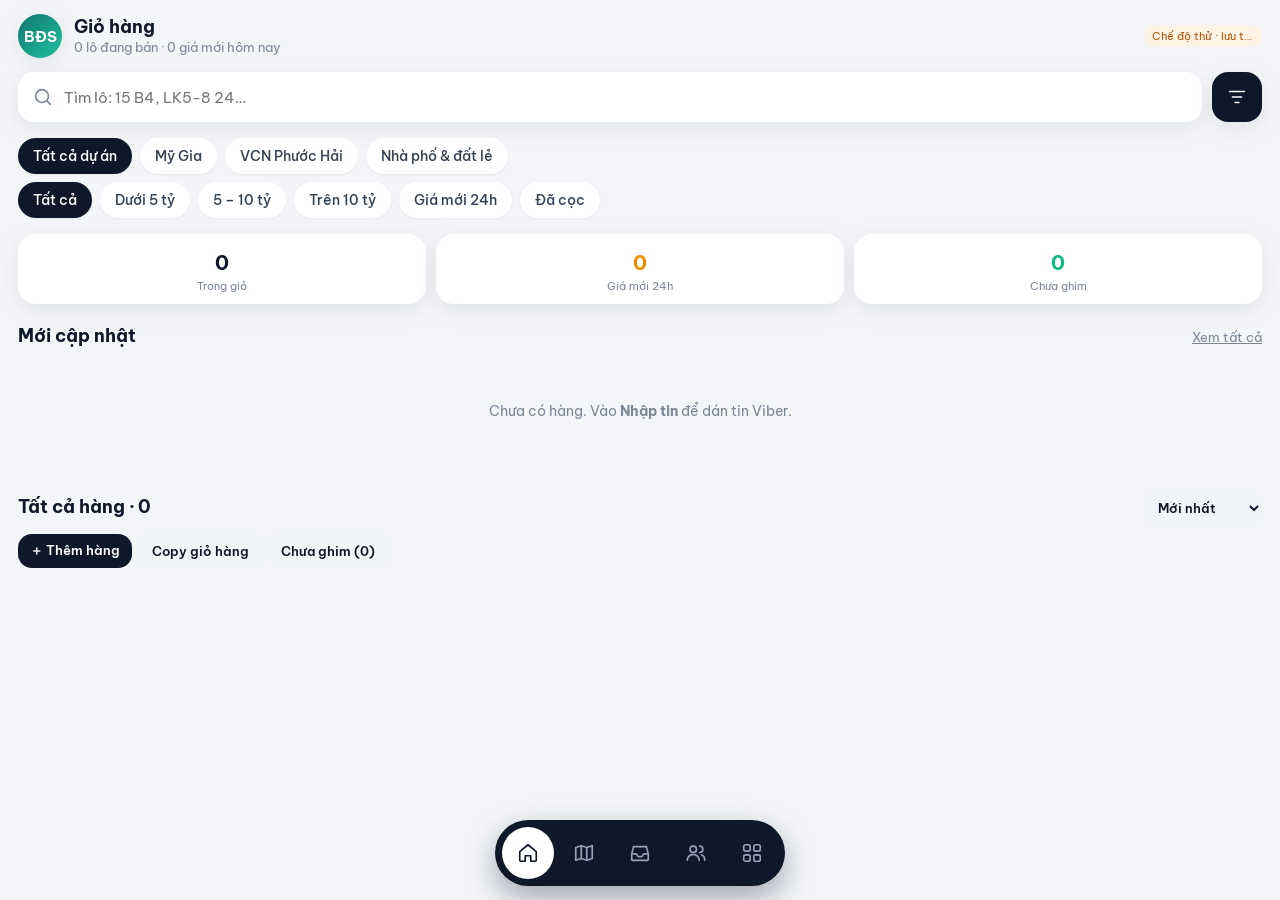
==== commit e670de7a: "Bản đồ dạng khối 2D: vẽ từng lô thành ô, tô màu lô trong giỏ hàng theo trạng thái Co-Authored-By: Cl" ====
--- a/admin.html
+++ b/admin.html
@@ -9,7 +9,7 @@
 <link rel="preconnect" href="https://fonts.googleapis.com">
 <link href="https://fonts.googleapis.com/css2?family=Be+Vietnam+Pro:wght@400;500;600;700;800&display=swap" rel="stylesheet">
 <link rel="stylesheet" href="leaflet.css">
-<link rel="stylesheet" href="app.css?v=1794394172">
+<link rel="stylesheet" href="app.css?v=1794473055">
 </head>
 <body data-mode="admin">
 <svg width="0" height="0" style="position:absolute">
@@ -78,7 +78,7 @@
     </div>
     <div class="panel dark" id="modeBar"></div>
     <div id="side">
-      <div id="layerSw"><button data-l="plain" class="on">Sơ đồ</button><button data-l="sat">Vệ tinh</button><button data-l="osm">Đường</button></div>
+      <div id="layerSw"><button data-l="block" class="on">Khối</button><button data-l="plain">Bản vẽ</button><button data-l="sat">Vệ tinh</button></div>
       <button class="btn sm admin-only" id="bAlign" style="background:#fff;box-shadow:var(--sh)">📐 Canh</button>
     </div>
     <div class="legend" id="legend"></div>
@@ -137,6 +137,6 @@
 <div id="toast"></div>
 <script src="leaflet.js"></script>
 <script src="config.js"></script>
-<script src="app.js?v=1794394172"></script>
+<script src="app.js?v=1794473055"></script>
 </body>
 </html>
--- a/app.css
+++ b/app.css
@@ -1,7 +1,7 @@
 :root{
   --bg:#f3f5f8; --card:#fff; --ink:#0f172a; --ink2:#334155; --mut:#7c8798; --line:#e7ebf0;
   --pri:#0f172a; --acc:#0f766e; --acc2:#e6f4f1; --gold:#f5b301;
-  --ok:#16a34a; --new:#f08c00; --coc:#7c5cd6; --sold:#8d9491; --bad:#dc2626;
+  --ok:#10b981; --new:#f08c00; --coc:#7c5cd6; --sold:#8d9491; --bad:#dc2626;
   --r:22px; --sh:0 6px 24px rgba(15,23,42,.08); --sh2:0 10px 30px rgba(15,23,42,.16);
   --safe-b:env(safe-area-inset-bottom);
 }
@@ -198,3 +198,7 @@
 
 .leaflet-control-zoom{display:none}
 #sheet .hist{box-shadow:none;background:#f6f8fb}
+
+.bn{background:none;border:0;box-shadow:none;padding:0;color:#7a6f58;font-size:10px;font-weight:600}
+.bk{background:rgba(15,23,42,.78);border:0;color:#fff;font-size:11px;font-weight:700;padding:2px 7px;border-radius:7px;box-shadow:none}
+.bn:before,.bk:before{display:none}
